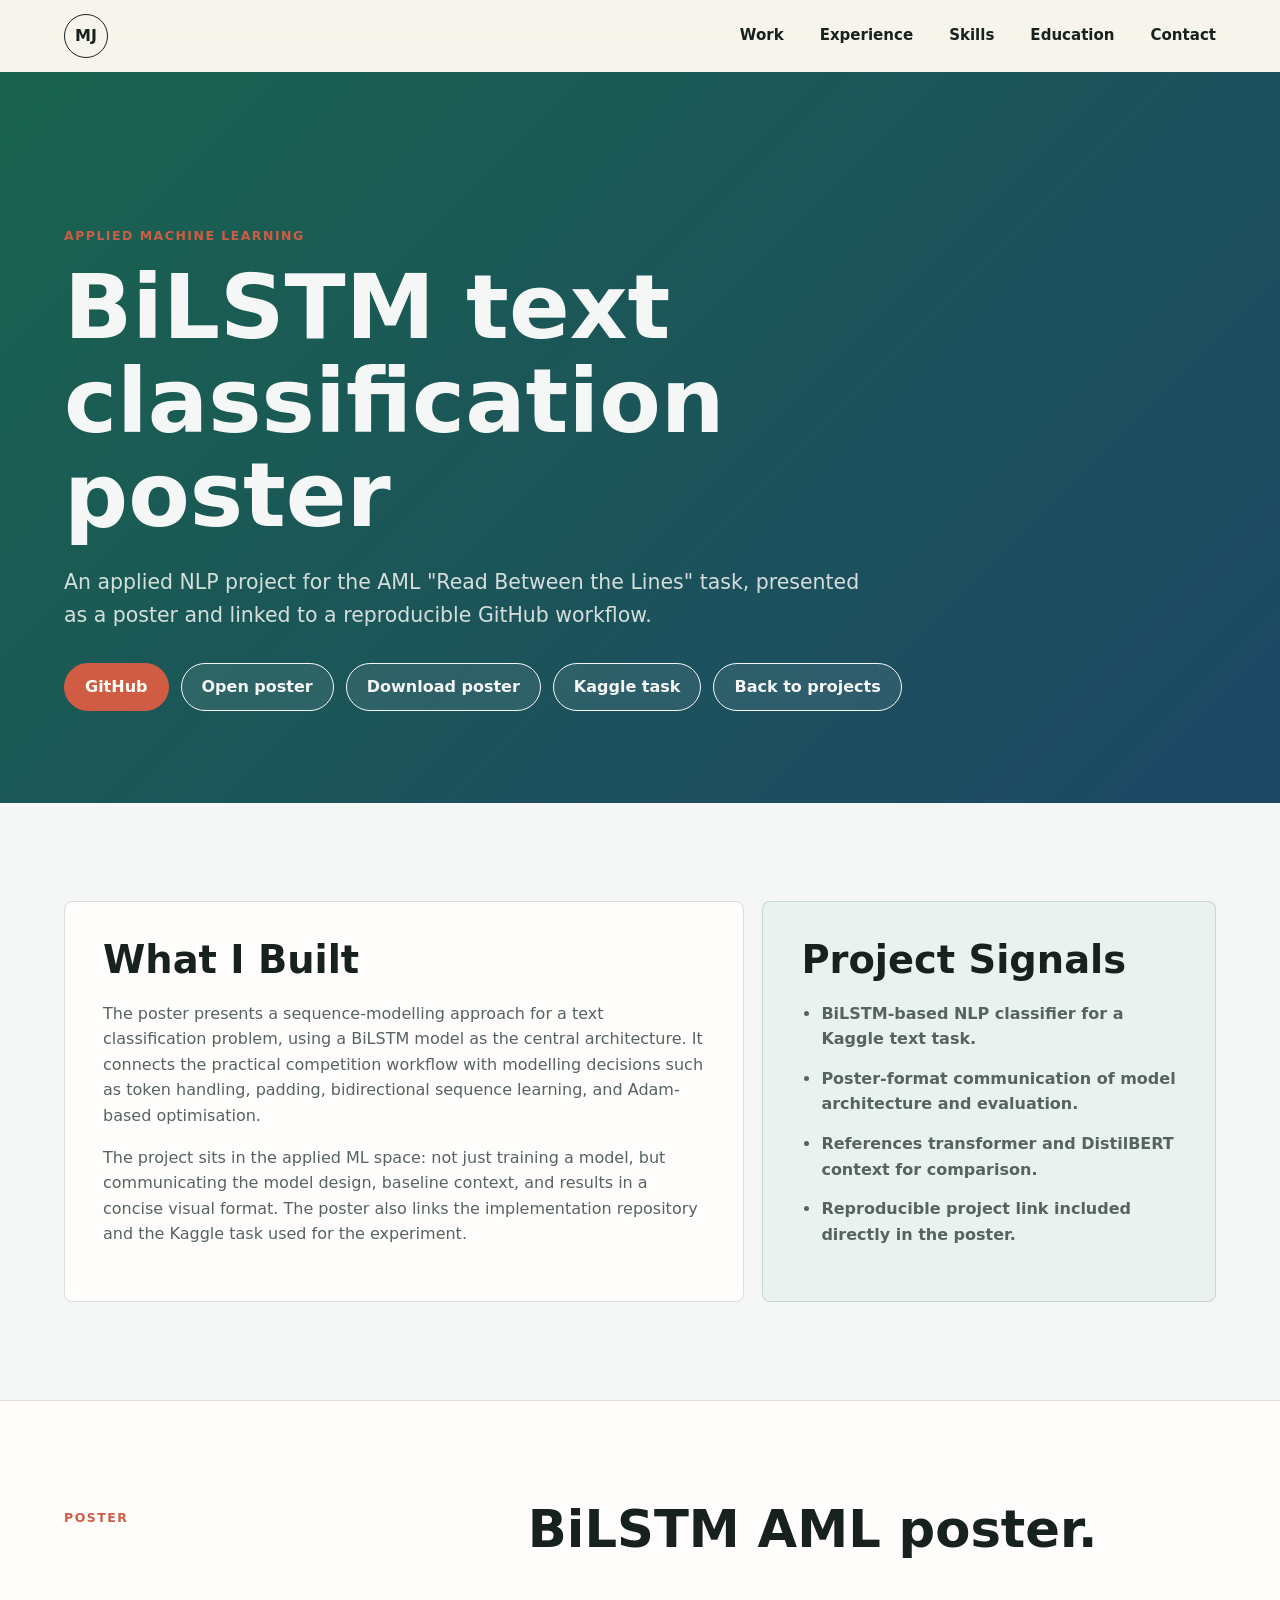
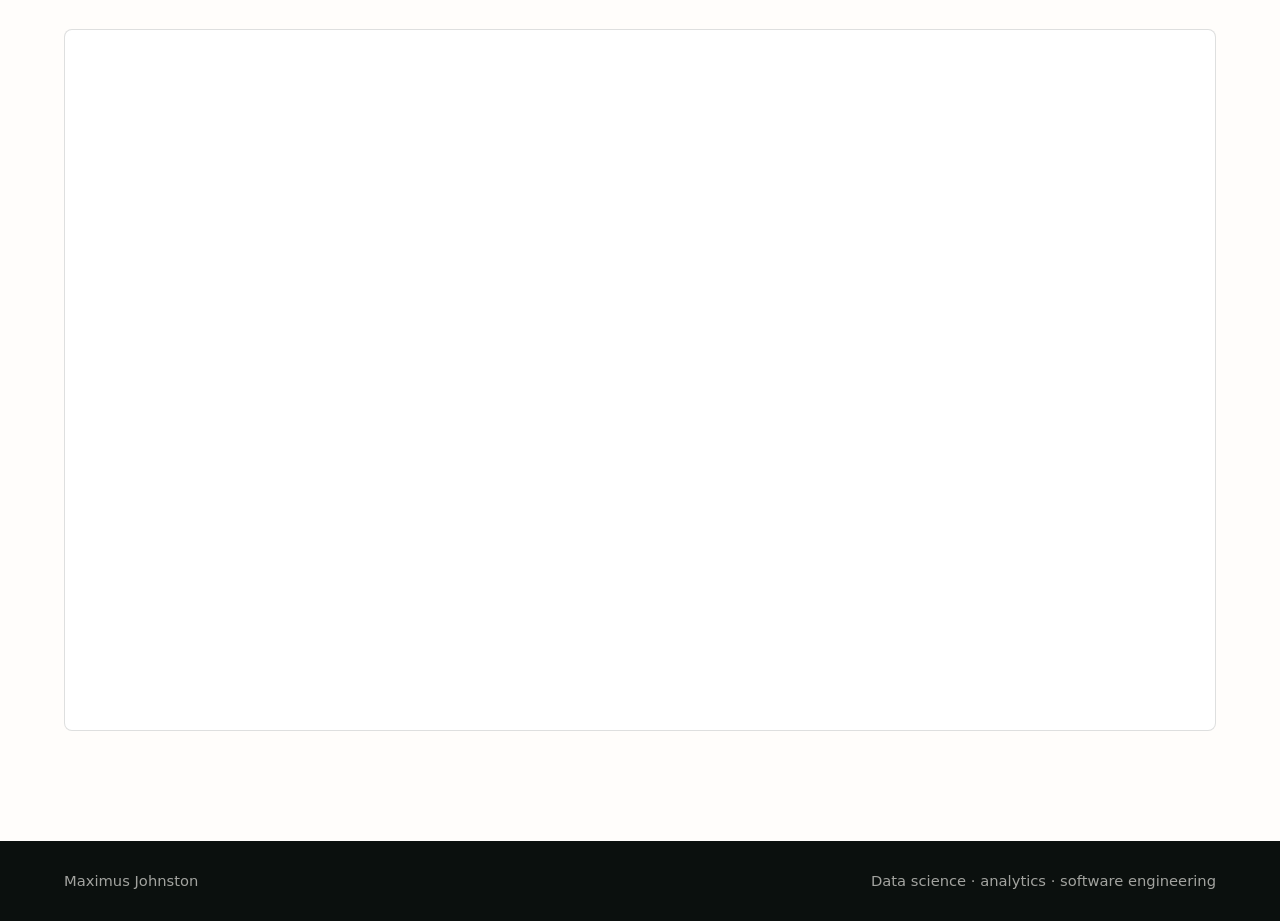
==== projects/bilstm-aml.html @ c20b4a98 "large update" ====
<!DOCTYPE html>
<html lang="en">
    <head>
        <meta charset="UTF-8">
        <meta name="viewport" content="width=device-width, initial-scale=1">
        <meta name="description" content="BiLSTM applied machine learning poster project by Maximus Johnston.">
        <title>BiLSTM AML Poster | Maximus Johnston</title>
        <link rel="stylesheet" href="../styles.css">
    </head>
    <body>
        <header class="site-header" data-header>
            <a class="brand" href="../index.html#home" aria-label="Maximus Johnston home">MJ</a>
            <button class="nav-toggle" type="button" aria-expanded="false" aria-controls="site-nav" aria-label="Open navigation">
                <span></span>
                <span></span>
            </button>
            <nav class="site-nav" id="site-nav" aria-label="Primary navigation">
                <a href="../index.html#work">Work</a>
                <a href="../index.html#experience">Experience</a>
                <a href="../index.html#skills">Skills</a>
                <a href="../index.html#education">Education</a>
                <a href="../index.html#contact">Contact</a>
            </nav>
        </header>

        <main>
            <section class="project-hero">
                <p class="eyebrow">Applied machine learning</p>
                <h1>BiLSTM text classification poster</h1>
                <p>
                    An applied NLP project for the AML "Read Between the Lines" task, presented as a poster and linked to a
                    reproducible GitHub workflow.
                </p>
                <div class="hero__actions">
                    <a class="button button--primary" href="https://github.com/MaximusJ08/AML_27">GitHub</a>
                    <a class="button button--secondary" href="../assets/projects/bilstm-aml-poster.pdf">Open poster</a>
                    <a class="button button--secondary" href="../assets/projects/bilstm-aml-poster.pdf" download="BiLSTM_AML_Poster (4).pdf">Download poster</a>
                    <a class="button button--secondary" href="https://www.kaggle.com/competitions/aml-2025-read-between-the-lines/overview">Kaggle task</a>
                    <a class="button button--secondary" href="../index.html#work">Back to projects</a>
                </div>
            </section>

            <section class="project-layout">
                <article class="project-panel">
                    <h2>What I Built</h2>
                    <p>
                        The poster presents a sequence-modelling approach for a text classification problem, using a BiLSTM model
                        as the central architecture. It connects the practical competition workflow with modelling decisions such
                        as token handling, padding, bidirectional sequence learning, and Adam-based optimisation.
                    </p>
                    <p>
                        The project sits in the applied ML space: not just training a model, but communicating the model design,
                        baseline context, and results in a concise visual format. The poster also links the implementation repository
                        and the Kaggle task used for the experiment.
                    </p>
                </article>

                <aside class="project-panel project-panel--accent">
                    <h2>Project Signals</h2>
                    <ul class="metric-list">
                        <li>BiLSTM-based NLP classifier for a Kaggle text task.</li>
                        <li>Poster-format communication of model architecture and evaluation.</li>
                        <li>References transformer and DistilBERT context for comparison.</li>
                        <li>Reproducible project link included directly in the poster.</li>
                    </ul>
                </aside>
            </section>

            <section class="project-document" aria-labelledby="poster-title">
                <div class="section__heading">
                    <p class="eyebrow">Poster</p>
                    <h2 id="poster-title">BiLSTM AML poster.</h2>
                </div>
                <iframe class="pdf-frame" src="../assets/projects/bilstm-aml-poster.pdf" title="BiLSTM AML poster"></iframe>
            </section>
        </main>

        <footer class="site-footer">
            <span>Maximus Johnston</span>
            <span>Data science &middot; analytics &middot; software engineering</span>
        </footer>

        <script src="../index.js"></script>
    </body>
</html>
---- styles.css ----
:root {
    --bg: #f4f7f5;
    --paper: #fffdfb;
    --ink: #17211d;
    --muted: #56645f;
    --line: rgba(23, 33, 29, 0.14);
    --dark: #101815;
    --dark-soft: #18231f;
    --cream: #f4f7f5;
    --green: #1b6f57;
    --blue: #245f8f;
    --coral: #d05d43;
    --gold: #d7a847;
    --shadow: 0 24px 70px rgba(18, 28, 24, 0.16);
    color-scheme: light;
    font-family: Inter, ui-sans-serif, system-ui, -apple-system, BlinkMacSystemFont, "Segoe UI", sans-serif;
}

* {
    box-sizing: border-box;
}

html {
    scroll-behavior: smooth;
}

body {
    margin: 0;
    background: var(--bg);
    color: var(--ink);
    font-size: 16px;
    line-height: 1.6;
}

body.nav-open {
    overflow: hidden;
}

a {
    color: inherit;
}

img {
    display: block;
    max-width: 100%;
}

::selection {
    background: rgba(208, 93, 67, 0.28);
}

:focus-visible {
    outline: 3px solid var(--coral);
    outline-offset: 4px;
}

.site-header {
    position: sticky;
    top: 0;
    z-index: 20;
    display: flex;
    align-items: center;
    justify-content: space-between;
    min-height: 72px;
    padding: 0 5vw;
    background: rgba(247, 243, 234, 0.82);
    border-bottom: 1px solid transparent;
    backdrop-filter: blur(18px);
    transition: border-color 180ms ease, box-shadow 180ms ease;
}

.site-header.is-scrolled {
    border-color: var(--line);
    box-shadow: 0 10px 30px rgba(23, 33, 29, 0.08);
}

.brand {
    display: inline-grid;
    width: 44px;
    height: 44px;
    place-items: center;
    border: 1px solid var(--ink);
    border-radius: 50%;
    color: var(--ink);
    font-weight: 800;
    text-decoration: none;
}

.site-nav {
    display: flex;
    align-items: center;
    gap: clamp(18px, 3vw, 36px);
    font-size: 0.94rem;
    font-weight: 700;
}

.site-nav a {
    position: relative;
    text-decoration: none;
}

.site-nav a::after {
    position: absolute;
    right: 0;
    bottom: -7px;
    left: 0;
    height: 2px;
    background: var(--coral);
    content: "";
    transform: scaleX(0);
    transform-origin: left;
    transition: transform 180ms ease;
}

.site-nav a:hover::after,
.site-nav a:focus-visible::after {
    transform: scaleX(1);
}

.nav-toggle {
    display: none;
    width: 46px;
    height: 46px;
    border: 1px solid var(--line);
    border-radius: 50%;
    background: var(--paper);
    color: var(--ink);
}

.nav-toggle span {
    display: block;
    width: 18px;
    height: 2px;
    margin: 4px auto;
    background: currentColor;
    transition: transform 180ms ease, opacity 180ms ease;
}

.hero {
    position: relative;
    min-height: 84svh;
    display: grid;
    align-items: end;
    overflow: hidden;
    isolation: isolate;
}

.hero__media {
    position: absolute;
    inset: 0;
    z-index: -3;
    background-image: url("CV photo.jpg");
    background-position: 54% 56%;
    background-size: cover;
    filter: saturate(0.96);
}

.hero__overlay {
    position: absolute;
    inset: 0;
    z-index: -2;
    background:
        linear-gradient(90deg, rgba(16, 24, 21, 0.86) 0%, rgba(16, 24, 21, 0.64) 42%, rgba(16, 24, 21, 0.08) 100%),
        linear-gradient(0deg, rgba(16, 24, 21, 0.72) 0%, rgba(16, 24, 21, 0) 38%);
}

.hero__content {
    width: min(780px, 90vw);
    padding: clamp(64px, 10vw, 116px) 5vw clamp(54px, 8vw, 86px);
    color: #fffdf8;
}

.eyebrow {
    margin: 0 0 14px;
    color: var(--coral);
    font-size: 0.78rem;
    font-weight: 800;
    letter-spacing: 0.12em;
    text-transform: uppercase;
}

.hero .eyebrow,
.section--dark .eyebrow,
.contact .eyebrow {
    color: #f1b07f;
}

h1,
h2,
h3,
p {
    margin-top: 0;
}

h1,
h2,
h3 {
    line-height: 1.05;
    letter-spacing: 0;
}

h1 {
    max-width: 780px;
    margin-bottom: 24px;
    font-size: clamp(3.2rem, 8vw, 7.4rem);
}

h2 {
    margin-bottom: 0;
    font-size: clamp(2rem, 4vw, 4.8rem);
}

h3 {
    margin-bottom: 14px;
    font-size: clamp(1.2rem, 2vw, 1.55rem);
}

.hero__summary {
    max-width: 670px;
    color: rgba(255, 253, 248, 0.86);
    font-size: clamp(1.05rem, 1.8vw, 1.28rem);
}

.hero__actions,
.contact__actions {
    display: flex;
    flex-wrap: wrap;
    gap: 12px;
    margin-top: 32px;
}

.button {
    display: inline-flex;
    align-items: center;
    justify-content: center;
    min-height: 48px;
    padding: 0 20px;
    border: 1px solid currentColor;
    border-radius: 999px;
    font-weight: 800;
    text-decoration: none;
    transition: transform 180ms ease, background 180ms ease, color 180ms ease;
}

.button:hover {
    transform: translateY(-2px);
}

.button--primary {
    border-color: var(--coral);
    background: var(--coral);
    color: #fffdf8;
}

.button--secondary {
    background: rgba(255, 253, 248, 0.08);
    color: inherit;
}

.proof-strip {
    display: grid;
    grid-template-columns: repeat(4, 1fr);
    border-top: 1px solid var(--line);
    border-bottom: 1px solid var(--line);
    background: var(--paper);
}

.proof-strip div {
    min-height: 150px;
    padding: clamp(22px, 4vw, 38px);
    border-right: 1px solid var(--line);
}

.proof-strip div:last-child {
    border-right: 0;
}

.proof-strip strong {
    display: block;
    margin-bottom: 12px;
    color: var(--green);
    font-size: clamp(2rem, 4vw, 4rem);
    line-height: 1;
}

.proof-strip span {
    display: block;
    max-width: 230px;
    color: var(--muted);
    font-weight: 700;
}

.section {
    padding: clamp(76px, 10vw, 132px) 5vw;
}

.section__heading {
    display: grid;
    grid-template-columns: minmax(220px, 0.72fr) minmax(0, 1.28fr);
    gap: clamp(24px, 6vw, 88px);
    align-items: start;
    margin-bottom: clamp(34px, 6vw, 72px);
}

.section__heading .eyebrow {
    margin-top: 0.35em;
}

.section--intro {
    display: grid;
    grid-template-columns: minmax(220px, 0.92fr) minmax(0, 1.08fr);
    gap: clamp(28px, 6vw, 88px);
}

.section--intro .section__heading {
    display: block;
    margin-bottom: 0;
}

.profile-copy {
    display: grid;
    gap: 22px;
    color: var(--muted);
    font-size: clamp(1.05rem, 1.7vw, 1.26rem);
}

.profile-copy p {
    margin-bottom: 0;
}

.section--dark {
    background:
        linear-gradient(135deg, rgba(36, 95, 143, 0.26), transparent 44%),
        var(--dark);
    color: var(--cream);
}

.section--dark .section__heading h2 {
    max-width: 860px;
}

.case-grid {
    display: grid;
    grid-template-columns: repeat(6, 1fr);
    gap: 18px;
}

.case-card {
    grid-column: span 3;
    min-height: 320px;
    display: flex;
    flex-direction: column;
    justify-content: space-between;
    padding: clamp(24px, 4vw, 38px);
    border: 1px solid rgba(255, 253, 248, 0.14);
    border-radius: 8px;
    background: rgba(255, 253, 248, 0.055);
    box-shadow: 0 24px 60px rgba(0, 0, 0, 0.16);
    color: inherit;
    text-decoration: none;
    transition: border-color 180ms ease, background 180ms ease, transform 180ms ease;
}

.case-card:hover,
.case-card:focus-visible {
    border-color: rgba(255, 253, 248, 0.42);
    background: rgba(255, 253, 248, 0.09);
    transform: translateY(-4px);
}

.case-card--feature {
    grid-column: span 6;
    min-height: 360px;
    background:
        linear-gradient(135deg, rgba(27, 111, 87, 0.76), rgba(36, 95, 143, 0.38)),
        var(--dark-soft);
}

.case-card__meta {
    display: flex;
    flex-wrap: wrap;
    gap: 10px;
    margin-bottom: 54px;
    color: rgba(255, 253, 248, 0.72);
    font-size: 0.82rem;
    font-weight: 800;
}

.case-card__meta span {
    padding: 6px 10px;
    border: 1px solid rgba(255, 253, 248, 0.22);
    border-radius: 999px;
}

.case-card p {
    max-width: 760px;
    margin-bottom: 0;
    color: rgba(255, 253, 248, 0.8);
}

.case-card__cta {
    display: inline-flex;
    align-self: flex-start;
    margin-top: 28px;
    color: #f1b07f;
    font-size: 0.86rem;
    font-weight: 900;
    text-transform: uppercase;
}

.project-hero {
    padding: clamp(92px, 12vw, 156px) 5vw clamp(58px, 8vw, 92px);
    background:
        linear-gradient(135deg, rgba(27, 111, 87, 0.86), rgba(36, 95, 143, 0.66)),
        var(--dark);
    color: var(--cream);
}

.project-hero h1 {
    max-width: 1000px;
    font-size: clamp(3rem, 7vw, 6.6rem);
}

.project-hero p:not(.eyebrow) {
    max-width: 820px;
    color: rgba(255, 253, 248, 0.82);
    font-size: clamp(1.05rem, 1.8vw, 1.28rem);
}

.project-layout {
    display: grid;
    grid-template-columns: minmax(0, 1.2fr) minmax(280px, 0.8fr);
    gap: 18px;
    padding: clamp(58px, 8vw, 98px) 5vw;
}

.project-panel {
    padding: clamp(24px, 4vw, 38px);
    border: 1px solid var(--line);
    border-radius: 8px;
    background: var(--paper);
}

.project-panel--accent {
    background: #eaf2ef;
}

.project-panel h2 {
    margin-bottom: 20px;
    font-size: clamp(1.7rem, 3vw, 3.2rem);
}

.project-panel p,
.metric-list {
    color: var(--muted);
}

.metric-list {
    display: grid;
    gap: 14px;
    padding-left: 20px;
    margin: 0;
    font-weight: 700;
}

.project-document {
    padding: clamp(64px, 8vw, 104px) 5vw;
    border-top: 1px solid var(--line);
    background: var(--paper);
}

.pdf-frame {
    width: 100%;
    height: min(78vh, 860px);
    min-height: 520px;
    border: 1px solid var(--line);
    border-radius: 8px;
    background: #fff;
}

.timeline {
    border-top: 1px solid var(--line);
}

.timeline__item {
    display: grid;
    grid-template-columns: minmax(180px, 0.34fr) minmax(0, 1fr);
    gap: clamp(20px, 5vw, 72px);
    padding: clamp(28px, 5vw, 46px) 0;
    border-bottom: 1px solid var(--line);
}

.timeline__item time,
.education-list time {
    color: var(--green);
    font-size: 0.86rem;
    font-weight: 900;
    text-transform: uppercase;
}

.timeline__item h3,
.education-list h3,
.skills-grid h3 {
    margin-bottom: 10px;
}

.timeline__item p,
.education-list p,
.skills-grid p,
.contact p {
    margin-bottom: 0;
    color: var(--muted);
}

.section--split {
    background: var(--paper);
    border-top: 1px solid var(--line);
    border-bottom: 1px solid var(--line);
}

.skills-grid {
    display: grid;
    grid-template-columns: repeat(4, 1fr);
    gap: 16px;
}

.skills-grid article,
.education-list article {
    padding: 24px;
    border: 1px solid var(--line);
    border-radius: 8px;
    background: rgba(255, 253, 248, 0.64);
}

.skills-grid article {
    min-height: 230px;
}

.education-list {
    display: grid;
    grid-template-columns: repeat(3, 1fr);
    gap: 16px;
}

.contact {
    display: grid;
    grid-template-columns: minmax(0, 1.1fr) minmax(280px, 0.9fr);
    gap: clamp(28px, 6vw, 86px);
    align-items: end;
    padding: clamp(76px, 10vw, 126px) 5vw;
    background: var(--dark);
    color: var(--cream);
}

.contact h2 {
    max-width: 780px;
    margin-bottom: 22px;
}

.contact p {
    max-width: 680px;
    color: rgba(255, 253, 248, 0.78);
}

.contact__actions {
    justify-content: flex-end;
    margin-top: 0;
}

.site-footer {
    display: flex;
    justify-content: space-between;
    gap: 18px;
    padding: 28px 5vw;
    background: #0b100e;
    color: rgba(255, 253, 248, 0.62);
    font-size: 0.92rem;
}

@media (max-width: 1000px) {
    .proof-strip,
    .skills-grid,
    .education-list {
        grid-template-columns: repeat(2, 1fr);
    }

    .proof-strip div:nth-child(2) {
        border-right: 0;
    }

    .proof-strip div:nth-child(-n + 2) {
        border-bottom: 1px solid var(--line);
    }

    .section__heading,
    .section--intro,
    .contact,
    .project-layout {
        grid-template-columns: 1fr;
    }

    .contact__actions {
        justify-content: flex-start;
    }
}

@media (max-width: 760px) {
    .site-header {
        min-height: 66px;
    }

    .nav-toggle {
        position: relative;
        z-index: 31;
        display: inline-block;
    }

    .site-nav {
        position: fixed;
        inset: 0;
        z-index: 30;
        display: grid;
        place-content: center;
        gap: 28px;
        background: rgba(247, 243, 234, 0.96);
        font-size: 2rem;
        opacity: 0;
        pointer-events: none;
        transform: translateY(-10px);
        transition: opacity 180ms ease, transform 180ms ease;
    }

    .nav-open .site-nav {
        opacity: 1;
        pointer-events: auto;
        transform: translateY(0);
    }

    .nav-open .nav-toggle span:first-child {
        transform: translateY(3px) rotate(45deg);
    }

    .nav-open .nav-toggle span:last-child {
        transform: translateY(-3px) rotate(-45deg);
    }

    .hero {
        min-height: 86svh;
    }

    .hero__media {
        background-position: 52% 56%;
    }

    .hero__overlay {
        background:
            linear-gradient(0deg, rgba(16, 24, 21, 0.86) 0%, rgba(16, 24, 21, 0.46) 76%, rgba(16, 24, 21, 0.18) 100%);
    }

    .hero__content {
        width: 100%;
        padding-top: 94px;
    }

    .case-grid {
        grid-template-columns: 1fr;
    }

    .case-card,
    .case-card--feature {
        grid-column: auto;
        min-height: 300px;
    }

    .timeline__item {
        grid-template-columns: 1fr;
        gap: 8px;
    }
}

@media (max-width: 560px) {
    body {
        font-size: 15px;
    }

    .proof-strip,
    .skills-grid,
    .education-list {
        grid-template-columns: 1fr;
    }

    .proof-strip div {
        min-height: 0;
        border-right: 0;
        border-bottom: 1px solid var(--line);
    }

    .proof-strip div:last-child {
        border-bottom: 0;
    }

    h1 {
        font-size: 3rem;
    }

    .button {
        width: 100%;
    }

    .site-footer {
        flex-direction: column;
    }

    .pdf-frame {
        min-height: 420px;
    }
}
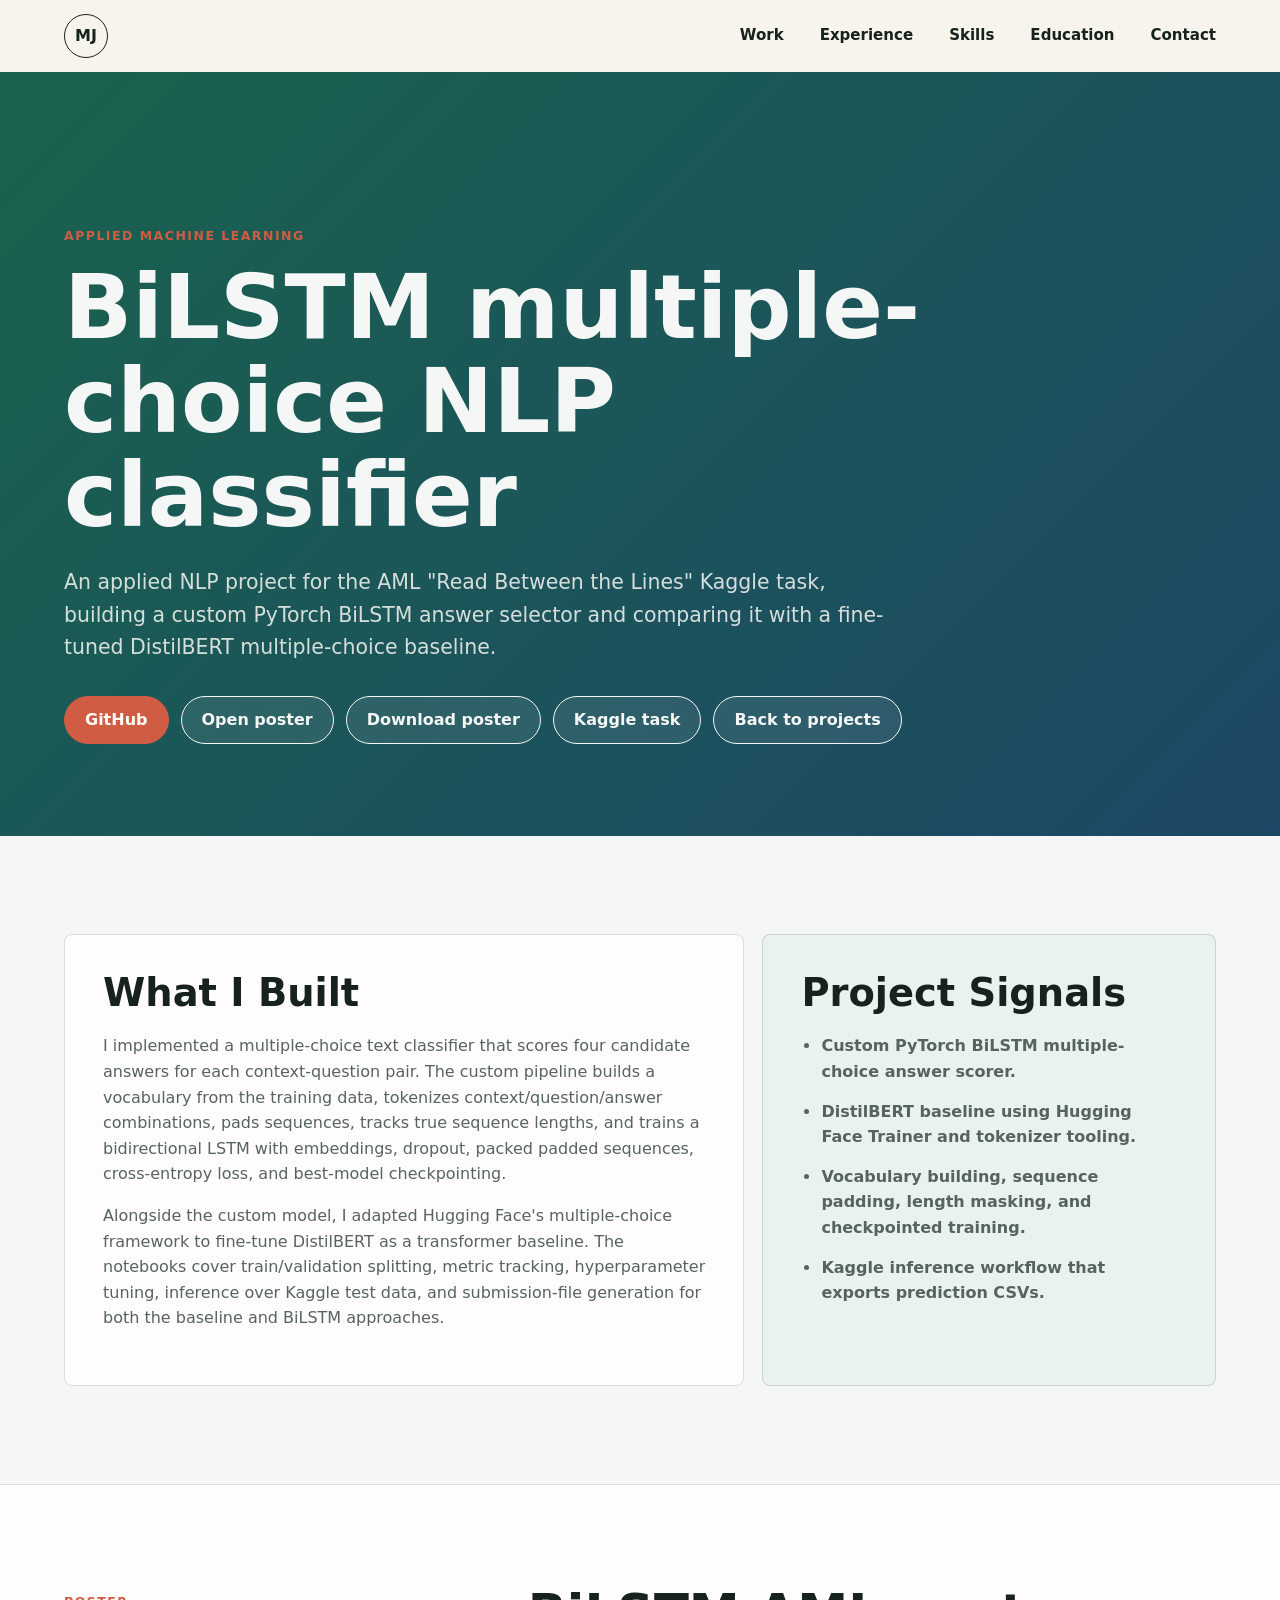
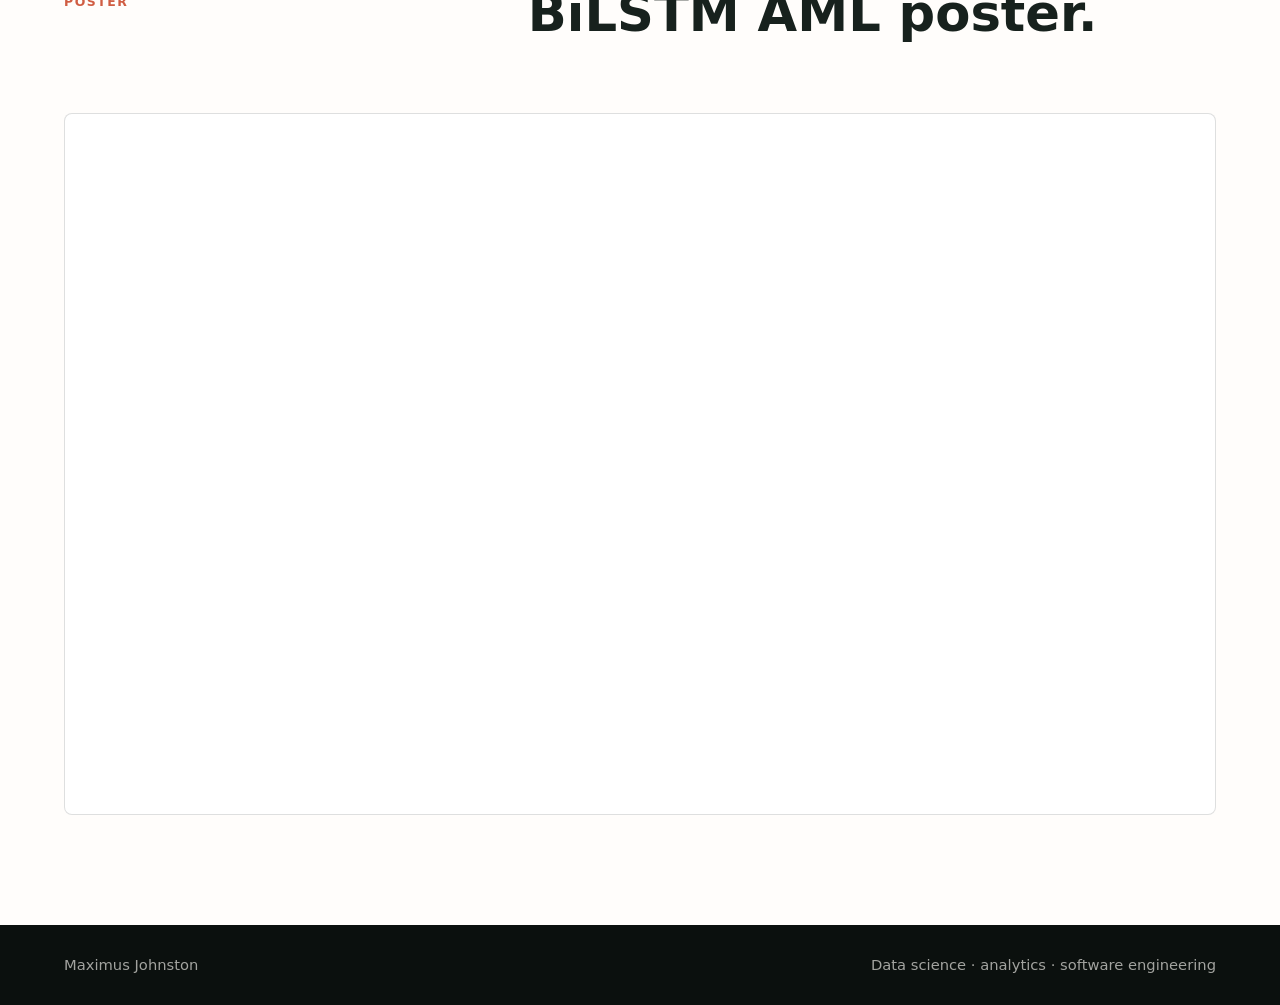
==== commit 373da689: "text update" ====
--- a/projects/bilstm-aml.html
+++ b/projects/bilstm-aml.html
@@ -3,8 +3,8 @@
     <head>
         <meta charset="UTF-8">
         <meta name="viewport" content="width=device-width, initial-scale=1">
-        <meta name="description" content="BiLSTM applied machine learning poster project by Maximus Johnston.">
-        <title>BiLSTM AML Poster | Maximus Johnston</title>
+        <meta name="description" content="BiLSTM multiple-choice NLP classifier project by Maximus Johnston.">
+        <title>BiLSTM AML Classifier | Maximus Johnston</title>
         <link rel="stylesheet" href="../styles.css">
     </head>
     <body>
@@ -26,10 +26,10 @@
         <main>
             <section class="project-hero">
                 <p class="eyebrow">Applied machine learning</p>
-                <h1>BiLSTM text classification poster</h1>
+                <h1>BiLSTM multiple-choice NLP classifier</h1>
                 <p>
-                    An applied NLP project for the AML "Read Between the Lines" task, presented as a poster and linked to a
-                    reproducible GitHub workflow.
+                    An applied NLP project for the AML "Read Between the Lines" Kaggle task, building a custom PyTorch BiLSTM
+                    answer selector and comparing it with a fine-tuned DistilBERT multiple-choice baseline.
                 </p>
                 <div class="hero__actions">
                     <a class="button button--primary" href="https://github.com/MaximusJ08/AML_27">GitHub</a>
@@ -44,24 +44,25 @@
                 <article class="project-panel">
                     <h2>What I Built</h2>
                     <p>
-                        The poster presents a sequence-modelling approach for a text classification problem, using a BiLSTM model
-                        as the central architecture. It connects the practical competition workflow with modelling decisions such
-                        as token handling, padding, bidirectional sequence learning, and Adam-based optimisation.
+                        I implemented a multiple-choice text classifier that scores four candidate answers for each context-question
+                        pair. The custom pipeline builds a vocabulary from the training data, tokenizes context/question/answer
+                        combinations, pads sequences, tracks true sequence lengths, and trains a bidirectional LSTM with embeddings,
+                        dropout, packed padded sequences, cross-entropy loss, and best-model checkpointing.
                     </p>
                     <p>
-                        The project sits in the applied ML space: not just training a model, but communicating the model design,
-                        baseline context, and results in a concise visual format. The poster also links the implementation repository
-                        and the Kaggle task used for the experiment.
+                        Alongside the custom model, I adapted Hugging Face's multiple-choice framework to fine-tune DistilBERT as a
+                        transformer baseline. The notebooks cover train/validation splitting, metric tracking, hyperparameter tuning,
+                        inference over Kaggle test data, and submission-file generation for both the baseline and BiLSTM approaches.
                     </p>
                 </article>
 
                 <aside class="project-panel project-panel--accent">
                     <h2>Project Signals</h2>
                     <ul class="metric-list">
-                        <li>BiLSTM-based NLP classifier for a Kaggle text task.</li>
-                        <li>Poster-format communication of model architecture and evaluation.</li>
-                        <li>References transformer and DistilBERT context for comparison.</li>
-                        <li>Reproducible project link included directly in the poster.</li>
+                        <li>Custom PyTorch BiLSTM multiple-choice answer scorer.</li>
+                        <li>DistilBERT baseline using Hugging Face Trainer and tokenizer tooling.</li>
+                        <li>Vocabulary building, sequence padding, length masking, and checkpointed training.</li>
+                        <li>Kaggle inference workflow that exports prediction CSVs.</li>
                     </ul>
                 </aside>
             </section>
--- a/styles.css
+++ b/styles.css
@@ -150,7 +150,7 @@
     inset: 0;
     z-index: -3;
     background-image: url("CV photo.jpg");
-    background-position: 54% 56%;
+    background-position: 62% 46%;
     background-size: cover;
     filter: saturate(0.96);
 }
@@ -649,7 +649,7 @@
     }
 
     .hero__media {
-        background-position: 52% 56%;
+        background-position: 58% 44%;
     }
 
     .hero__overlay {
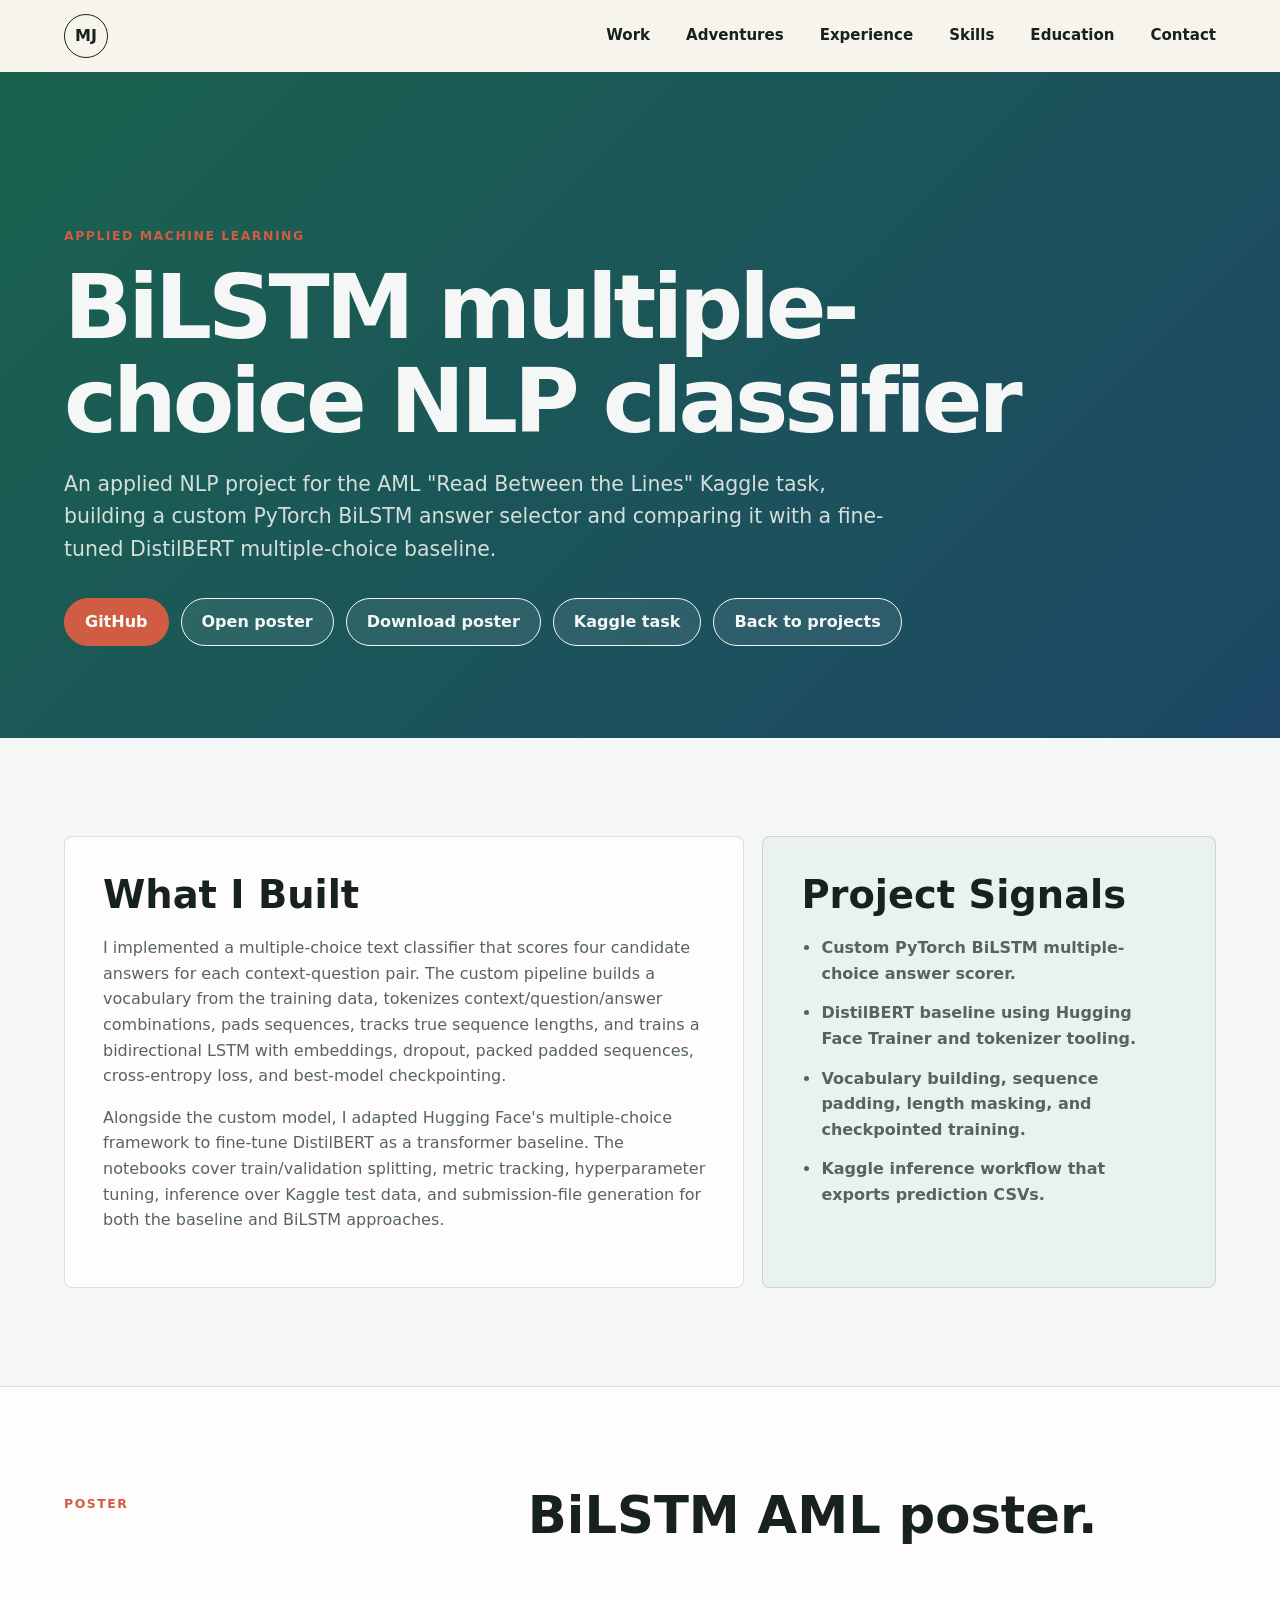
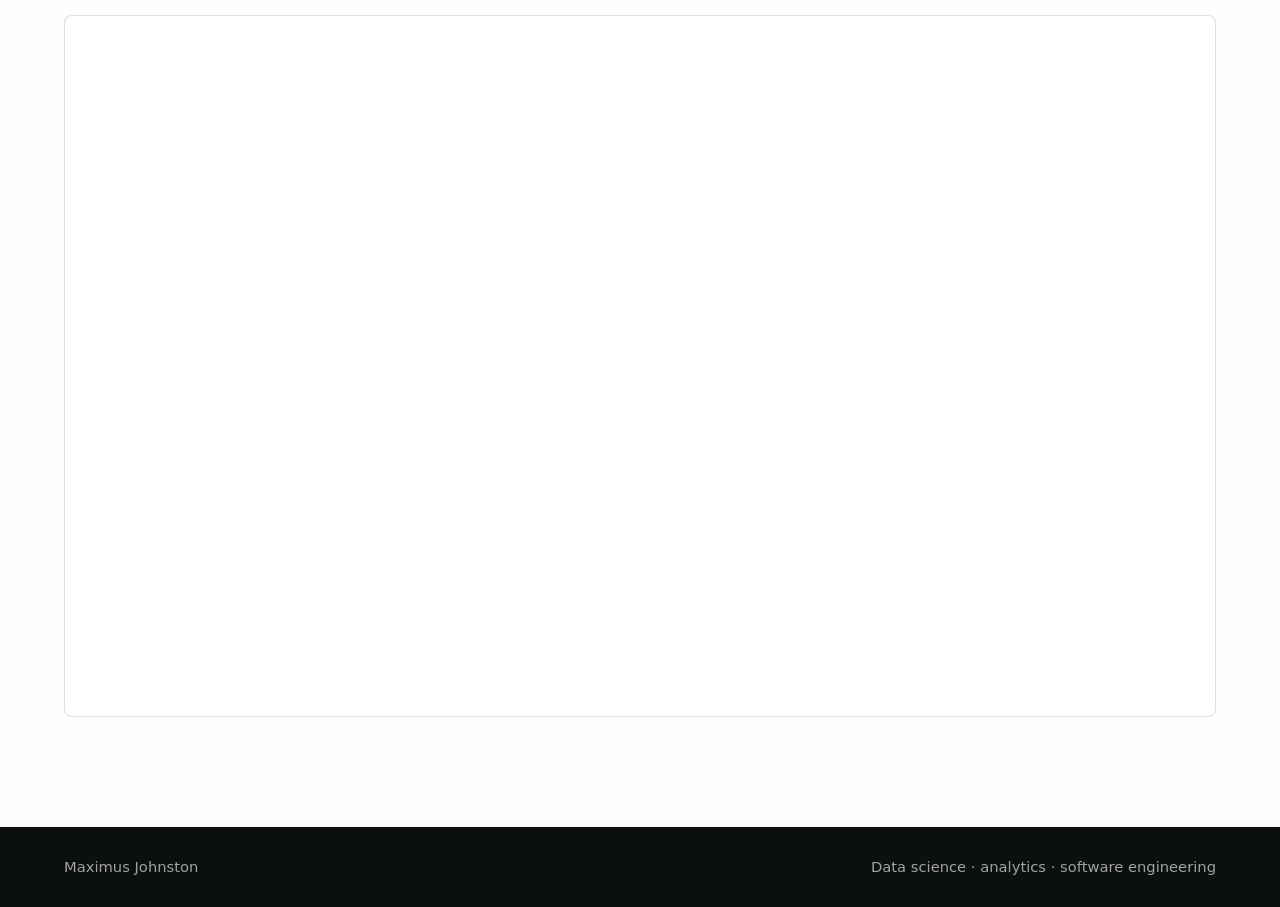
==== commit f5b6cc29: "Refresh portfolio and add MSc dissertation" ====
--- a/projects/bilstm-aml.html
+++ b/projects/bilstm-aml.html
@@ -16,6 +16,7 @@
             </button>
             <nav class="site-nav" id="site-nav" aria-label="Primary navigation">
                 <a href="../index.html#work">Work</a>
+                <a href="../index.html#adventures">Adventures</a>
                 <a href="../index.html#experience">Experience</a>
                 <a href="../index.html#skills">Skills</a>
                 <a href="../index.html#education">Education</a>
--- a/styles.css
+++ b/styles.css
@@ -138,36 +138,87 @@
 
 .hero {
     position: relative;
-    min-height: 84svh;
-    display: grid;
-    align-items: end;
+    min-height: clamp(480px, 62svh, 640px);
+    display: grid;
+    grid-template-columns: minmax(0, 1.2fr) minmax(230px, 0.8fr);
+    align-items: center;
+    gap: clamp(36px, 7vw, 104px);
+    padding: clamp(44px, 6vw, 76px) 7vw;
     overflow: hidden;
     isolation: isolate;
-}
-
-.hero__media {
+    background:
+        radial-gradient(ellipse at 85% 10%, rgba(36, 95, 143, 0.13), transparent 38%),
+        radial-gradient(ellipse at 12% 92%, rgba(208, 93, 67, 0.09), transparent 34%),
+        var(--bg);
+}
+
+.hero::before {
     position: absolute;
-    inset: 0;
-    z-index: -3;
-    background-image: url("CV photo.jpg");
-    background-position: 62% 46%;
-    background-size: cover;
-    filter: saturate(0.96);
-}
-
-.hero__overlay {
+    top: -180px;
+    left: 43%;
+    z-index: -1;
+    width: 460px;
+    aspect-ratio: 1;
+    border: 1px solid rgba(27, 111, 87, 0.11);
+    border-radius: 50%;
+    content: "";
+    box-shadow: 0 0 0 34px rgba(27, 111, 87, 0.025), 0 0 0 70px rgba(27, 111, 87, 0.02);
+}
+
+.hero__content {
+    position: relative;
+    z-index: 1;
+    width: min(760px, 100%);
+}
+
+.hero__visual {
+    position: relative;
+    z-index: 1;
+    width: min(100%, 410px);
+    justify-self: end;
+    margin: 0;
+}
+
+.hero__photo-frame {
+    aspect-ratio: 0.86;
+    overflow: hidden;
+    border: 8px solid rgba(255, 253, 251, 0.76);
+    border-radius: 190px 190px 12px 12px;
+    background: #b8cbd0;
+    box-shadow: var(--shadow);
+    transform: rotate(2deg);
+}
+
+.hero__photo {
+    width: 100%;
+    height: 100%;
+    object-fit: cover;
+    object-position: 67% 50%;
+}
+
+.hero__caption {
     position: absolute;
-    inset: 0;
-    z-index: -2;
-    background:
-        linear-gradient(90deg, rgba(16, 24, 21, 0.86) 0%, rgba(16, 24, 21, 0.64) 42%, rgba(16, 24, 21, 0.08) 100%),
-        linear-gradient(0deg, rgba(16, 24, 21, 0.72) 0%, rgba(16, 24, 21, 0) 38%);
-}
-
-.hero__content {
-    width: min(780px, 90vw);
-    padding: clamp(64px, 10vw, 116px) 5vw clamp(54px, 8vw, 86px);
-    color: #fffdf8;
+    right: -18px;
+    bottom: 22px;
+    display: flex;
+    align-items: center;
+    gap: 10px;
+    padding: 13px 18px;
+    border: 1px solid rgba(23, 33, 29, 0.08);
+    border-radius: 999px;
+    background: var(--paper);
+    box-shadow: 0 12px 32px rgba(18, 28, 24, 0.14);
+    color: var(--ink);
+    font-size: 0.88rem;
+    font-weight: 800;
+}
+
+.hero__caption-dot {
+    width: 9px;
+    height: 9px;
+    border-radius: 50%;
+    background: var(--green);
+    box-shadow: 0 0 0 4px rgba(27, 111, 87, 0.13);
 }
 
 .eyebrow {
@@ -179,7 +230,10 @@
     text-transform: uppercase;
 }
 
-.hero .eyebrow,
+.hero .eyebrow {
+    color: var(--green);
+}
+
 .section--dark .eyebrow,
 .contact .eyebrow {
     color: #f1b07f;
@@ -200,9 +254,10 @@
 }
 
 h1 {
-    max-width: 780px;
-    margin-bottom: 24px;
-    font-size: clamp(3.2rem, 8vw, 7.4rem);
+    max-width: 740px;
+    margin-bottom: 20px;
+    font-size: clamp(3rem, 5.7vw, 5.6rem);
+    letter-spacing: -0.045em;
 }
 
 h2 {
@@ -216,9 +271,14 @@
 }
 
 .hero__summary {
-    max-width: 670px;
-    color: rgba(255, 253, 248, 0.86);
-    font-size: clamp(1.05rem, 1.8vw, 1.28rem);
+    max-width: 660px;
+    color: var(--muted);
+    font-size: clamp(1.02rem, 1.45vw, 1.18rem);
+}
+
+.hero .button--secondary {
+    border-color: rgba(23, 33, 29, 0.24);
+    background: rgba(255, 253, 251, 0.68);
 }
 
 .hero__actions,
@@ -266,7 +326,7 @@
 }
 
 .proof-strip div {
-    min-height: 150px;
+    min-height: 132px;
     padding: clamp(22px, 4vw, 38px);
     border-right: 1px solid var(--line);
 }
@@ -279,7 +339,7 @@
     display: block;
     margin-bottom: 12px;
     color: var(--green);
-    font-size: clamp(2rem, 4vw, 4rem);
+    font-size: clamp(1.8rem, 3.4vw, 3.35rem);
     line-height: 1;
 }
 
@@ -335,6 +395,91 @@
     color: var(--cream);
 }
 
+.section--adventures {
+    overflow: hidden;
+    border-top: 1px solid var(--line);
+    border-bottom: 1px solid var(--line);
+    background: var(--paper);
+}
+
+.adventure-intro {
+    max-width: 640px;
+    margin: 0;
+    color: var(--muted);
+    font-size: clamp(1.05rem, 1.7vw, 1.24rem);
+}
+
+.adventure-grid {
+    columns: 3;
+    column-gap: 14px;
+    column-fill: balance;
+}
+
+.adventure-card {
+    position: relative;
+    display: inline-block;
+    width: 100%;
+    min-width: 0;
+    overflow: hidden;
+    margin: 0 0 14px;
+    border-radius: 14px;
+    background: var(--dark-soft);
+    box-shadow: 0 18px 42px rgba(18, 28, 24, 0.12);
+    vertical-align: top;
+    break-inside: avoid;
+}
+
+.adventure-card img {
+    display: block;
+    width: 100%;
+    height: auto;
+    transition: transform 700ms cubic-bezier(0.2, 0.7, 0.2, 1), filter 300ms ease;
+}
+
+.adventure-card--ireland img {
+    aspect-ratio: 2.15 / 1;
+    object-fit: cover;
+    object-position: center 34%;
+}
+
+.adventure-card::after {
+    position: absolute;
+    inset: 28% 0 0;
+    background: linear-gradient(180deg, transparent, rgba(8, 15, 12, 0.82));
+    content: "";
+    pointer-events: none;
+}
+
+.adventure-card figcaption {
+    position: absolute;
+    right: 20px;
+    bottom: 16px;
+    left: 20px;
+    z-index: 1;
+    display: grid;
+    gap: 3px;
+    color: #fffdf8;
+}
+
+.adventure-card figcaption span {
+    color: #f1b07f;
+    font-size: 0.74rem;
+    font-weight: 900;
+    letter-spacing: 0.12em;
+    text-transform: uppercase;
+}
+
+.adventure-card figcaption strong {
+    font-size: clamp(1rem, 1.7vw, 1.35rem);
+    line-height: 1.15;
+}
+
+.adventure-card:hover img,
+.adventure-card:focus-within img {
+    filter: saturate(1.08);
+    transform: scale(1.045);
+}
+
 .section--dark .section__heading h2 {
     max-width: 860px;
 }
@@ -346,6 +491,9 @@
 }
 
 .case-card {
+    position: relative;
+    isolation: isolate;
+    overflow: hidden;
     grid-column: span 3;
     min-height: 320px;
     display: flex;
@@ -353,27 +501,47 @@
     justify-content: space-between;
     padding: clamp(24px, 4vw, 38px);
     border: 1px solid rgba(255, 253, 248, 0.14);
-    border-radius: 8px;
+    border-radius: 14px;
     background: rgba(255, 253, 248, 0.055);
     box-shadow: 0 24px 60px rgba(0, 0, 0, 0.16);
     color: inherit;
     text-decoration: none;
-    transition: border-color 180ms ease, background 180ms ease, transform 180ms ease;
+    transition: border-color 220ms ease, background 220ms ease, transform 220ms ease, box-shadow 220ms ease;
 }
 
 .case-card:hover,
 .case-card:focus-visible {
     border-color: rgba(255, 253, 248, 0.42);
     background: rgba(255, 253, 248, 0.09);
-    transform: translateY(-4px);
+    box-shadow: 0 28px 72px rgba(0, 0, 0, 0.24);
+    transform: translateY(-6px);
 }
 
 .case-card--feature {
     grid-column: span 6;
-    min-height: 360px;
+    min-height: 320px;
     background:
         linear-gradient(135deg, rgba(27, 111, 87, 0.76), rgba(36, 95, 143, 0.38)),
         var(--dark-soft);
+}
+
+.case-card--thesis {
+    background:
+        radial-gradient(ellipse at 86% 22%, rgba(215, 168, 71, 0.25), transparent 38%),
+        linear-gradient(125deg, #174c49 0%, #183a4d 62%, #333251 100%);
+}
+
+.case-card--thesis::after {
+    position: absolute;
+    top: -130px;
+    right: -84px;
+    z-index: -1;
+    width: 360px;
+    aspect-ratio: 1;
+    border: 1px solid rgba(255, 253, 248, 0.17);
+    border-radius: 50%;
+    content: "";
+    box-shadow: 0 0 0 28px rgba(255, 253, 248, 0.035), 0 0 0 64px rgba(255, 253, 248, 0.025);
 }
 
 .case-card__meta {
@@ -406,6 +574,17 @@
     font-size: 0.86rem;
     font-weight: 900;
     text-transform: uppercase;
+    transition: gap 180ms ease;
+    gap: 8px;
+}
+
+.case-card__cta::after {
+    content: "\2197";
+    font-size: 1.15em;
+}
+
+.case-card:hover .case-card__cta {
+    gap: 13px;
 }
 
 .project-hero {
@@ -432,6 +611,11 @@
     grid-template-columns: minmax(0, 1.2fr) minmax(280px, 0.8fr);
     gap: 18px;
     padding: clamp(58px, 8vw, 98px) 5vw;
+}
+
+.project-layout--single {
+    grid-template-columns: minmax(0, 1fr);
+    padding-top: 0;
 }
 
 .project-panel {
@@ -530,6 +714,14 @@
     border: 1px solid var(--line);
     border-radius: 8px;
     background: rgba(255, 253, 248, 0.64);
+    transition: transform 200ms ease, border-color 200ms ease, box-shadow 200ms ease;
+}
+
+.skills-grid article:hover,
+.education-list article:hover {
+    border-color: rgba(27, 111, 87, 0.34);
+    box-shadow: 0 16px 36px rgba(18, 28, 24, 0.08);
+    transform: translateY(-4px);
 }
 
 .skills-grid article {
@@ -645,25 +837,28 @@
     }
 
     .hero {
-        min-height: 86svh;
-    }
-
-    .hero__media {
-        background-position: 58% 44%;
-    }
-
-    .hero__overlay {
-        background:
-            linear-gradient(0deg, rgba(16, 24, 21, 0.86) 0%, rgba(16, 24, 21, 0.46) 76%, rgba(16, 24, 21, 0.18) 100%);
-    }
-
-    .hero__content {
-        width: 100%;
-        padding-top: 94px;
+        min-height: auto;
+        grid-template-columns: 1fr;
+        gap: 38px;
+        padding: 52px 6vw 64px;
+    }
+
+    .hero__visual {
+        width: min(78vw, 350px);
+        justify-self: center;
+    }
+
+    .hero__caption {
+        right: -8px;
+        bottom: 18px;
     }
 
     .case-grid {
         grid-template-columns: 1fr;
+    }
+
+    .adventure-grid {
+        columns: 2;
     }
 
     .case-card,
@@ -703,6 +898,25 @@
         font-size: 3rem;
     }
 
+    .hero {
+        padding: 42px 6vw 54px;
+    }
+
+    .hero__photo-frame {
+        border-width: 6px;
+        border-radius: 150px 150px 10px 10px;
+    }
+
+    .hero__caption {
+        right: -4px;
+        padding: 10px 14px;
+        font-size: 0.8rem;
+    }
+
+    .adventure-grid {
+        column-gap: 10px;
+    }
+
     .button {
         width: 100%;
     }
@@ -715,3 +929,33 @@
         min-height: 420px;
     }
 }
+
+html.has-reveal [data-reveal] {
+    opacity: 0;
+    transform: translateY(20px);
+    transition: opacity 600ms ease, transform 600ms cubic-bezier(0.2, 0.7, 0.2, 1);
+}
+
+html.has-reveal [data-reveal].is-visible {
+    opacity: 1;
+    transform: translateY(0);
+}
+
+@media (prefers-reduced-motion: reduce) {
+    html {
+        scroll-behavior: auto;
+    }
+
+    *,
+    *::before,
+    *::after {
+        animation-duration: 0.01ms !important;
+        animation-iteration-count: 1 !important;
+        transition-duration: 0.01ms !important;
+    }
+
+    html.has-reveal [data-reveal] {
+        opacity: 1;
+        transform: none;
+    }
+}
